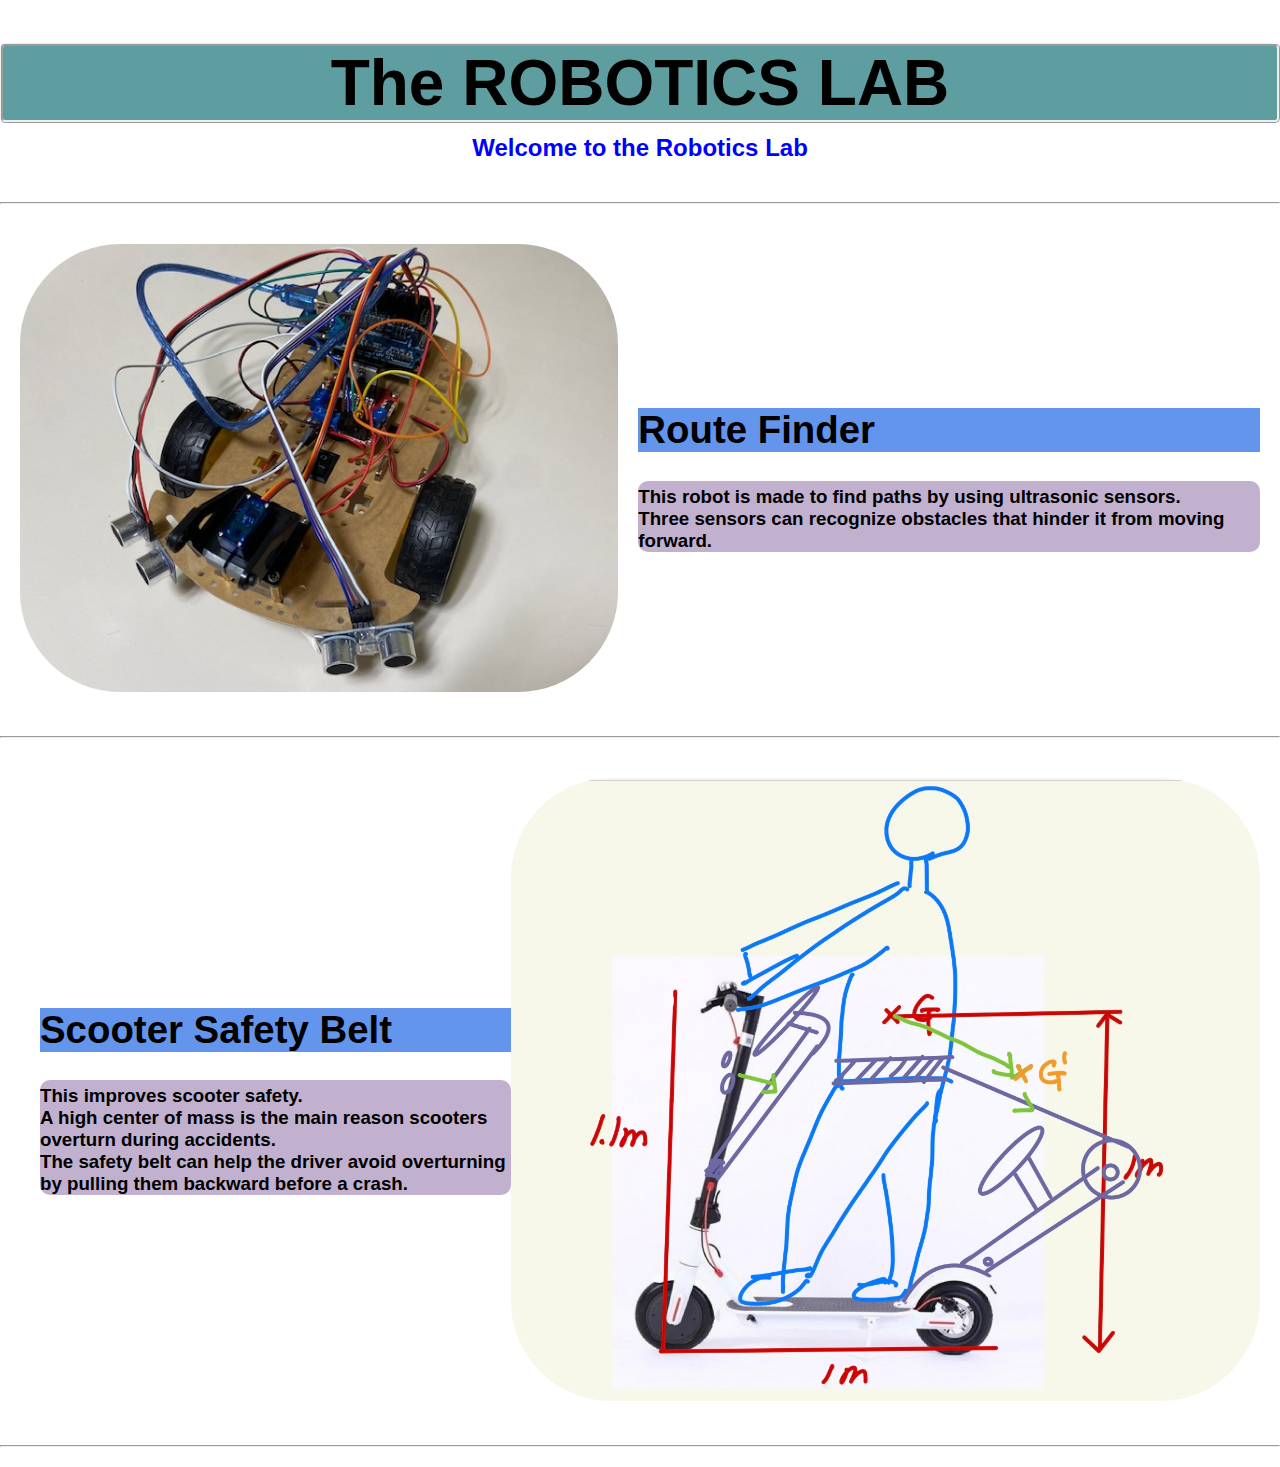
==== index.html @ c13ef463 "kim" ====
<!DOCTYPE html>
<html lang="en">
<head>
    <meta charset="UTF-8">
    <meta name="viewport" content="width=device-width, initial-scale=1.0">
    <title>Document</title>
    <style>
        body {
            font-family: Arial, sans-serif;
            margin: 0;
            padding: 0;
        }
        .heading {
            display: flex;
            flex-direction: column;
            text-align: center;
        }
        .heading .robotics {
            font-size: 5vw;  /* 화면 크기에 맞춰 자동 조정 */
            border-style: ridge;
            margin-bottom: 10px;
            background-color: cadetblue;
            border-radius:5px;
        }
        .heading .welcome {
            font-family: 'Trebuchet MS', 'Lucida Grande', sans-serif;
            margin-top: 1px;
            color: blue;
        }
        .routefinder, .scooter {
            display: flex;
            align-items: center;
            padding: 20px;
        }
        .routefinder .dis1, .scooter .dis2 {
            display: flex;
            flex-direction: column;
            padding-left: 20px;
        }
        .routefinder .title1, .scooter .title2 {
            font-size: 3vw;  /* 반응형으로 글씨 크기 조정 */
            margin-bottom: 10px;
            background-color: cornflowerblue;
        }
        .discription1, .discription2 {
            padding-top: 5px;
            background-color:rgb(193, 177, 207);
            border-radius:10px;
        }
        .scooter {
            display:flex;
            flex-direction:row-reverse;
        }
        img {
            max-width: 100%;
            height: auto;
            border-radius: 100px;
            transition: transform 0.3s ease;
        }
        img:hover{
            transform:scale(1.2);
        }
        hr {
            margin: 20px 0;
        }

        /* 반응형 디자인 */
        @media (max-width: 768px) {
            .routefinder, .scooter {
                flex-direction: column;
                text-align: center;
            }
            .routefinder .dis1, .scooter .dis2 {
                padding-left: 0;
                margin-top: 15px;
            }
            .scooter .title2 {
                margin-right: 0;
            }
            .routefinder img, .scooter img {
                width: 90%;
                max-width: 400px;
            }
            .heading .robotics {
                font-size: 8vw;  /* 모바일에서 글씨 크기 커지게 */
            }
        }
    </style>
</head>
<body>
    <div class="heading">
        <h1 class="robotics">The ROBOTICS LAB</h1>
        <h2 class="welcome">Welcome to the Robotics Lab</h2>
    </div>
    <hr/>
    
    <div class="routefinder">
        <a href="route_finder.html">
            <img src="IMG_9149.JPG" class="picture1" alt="Route Finder Robot">
        </a>
        <div class="dis1">
            <h3 class="title1">Route Finder</h3>
            <h3 class="discription1">This robot is made to find paths by using ultrasonic sensors.<br/>
            Three sensors can recognize obstacles that hinder it from moving forward.</h3>
        </div>
    </div>
    <hr/>
    
    <div class="scooter">
        <a href="scooter.html">
            <img src="IMG_0267.jpg" class="picture2" alt="Scooter Safety Belt">
        </a>
        <div class="dis2">
            <h3 class="title2">Scooter Safety Belt</h3>
            <h3 class="discription2">This improves scooter safety.<br/>
            A high center of mass is the main reason scooters overturn during accidents.<br/>
            The safety belt can help the driver avoid overturning by pulling them backward before a crash.</h3>
        </div>
    </div>
    <hr/>
</body>
</html>
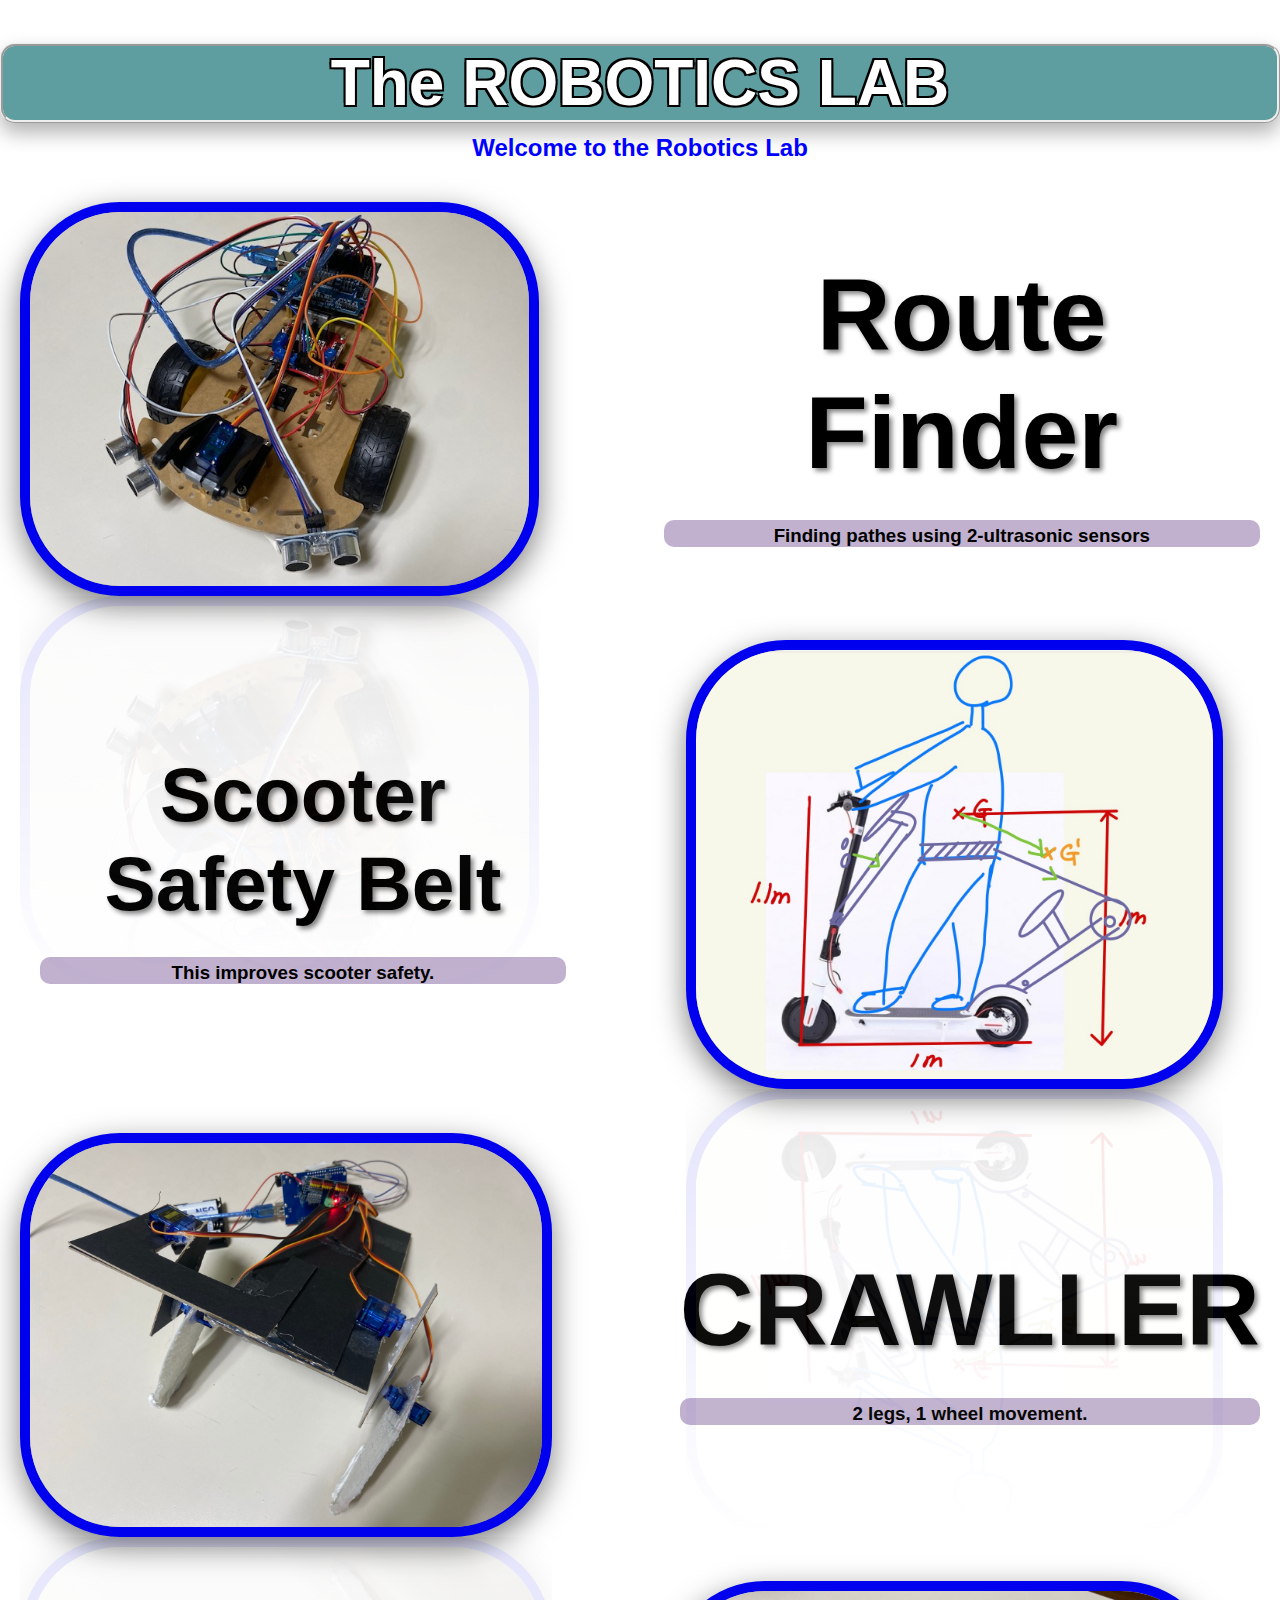
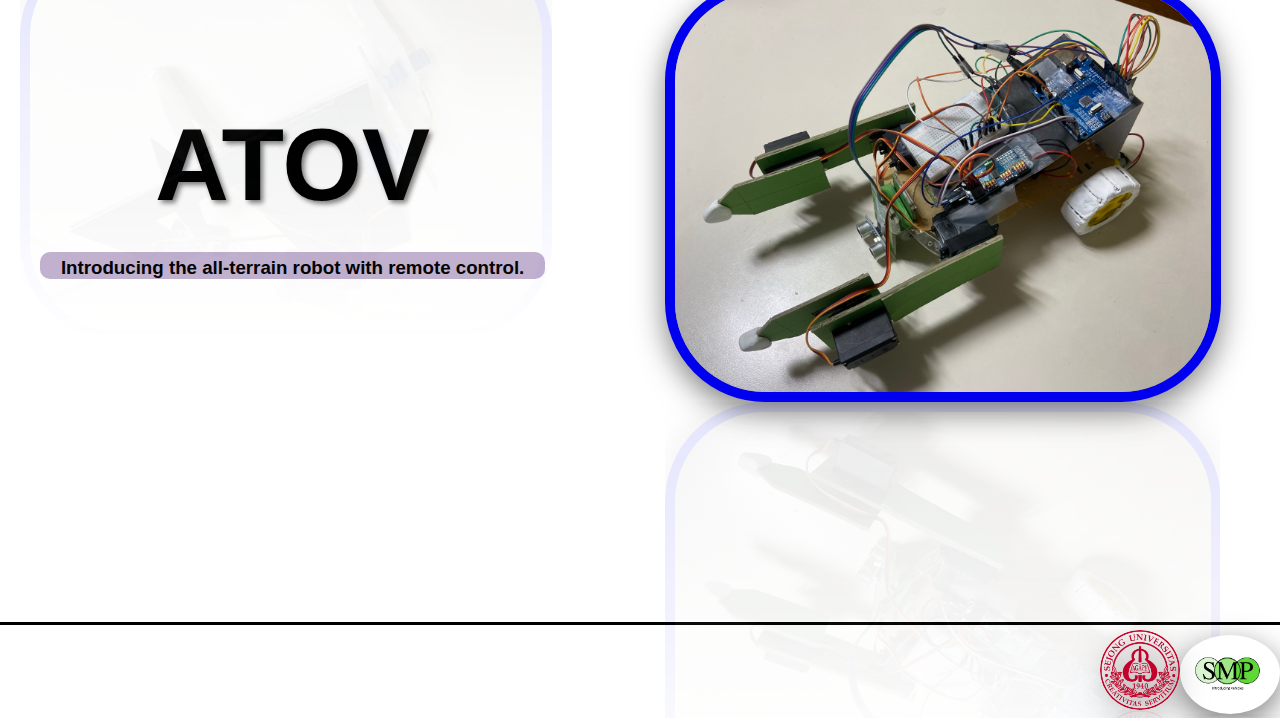
==== commit 94ac4824: "kim" ====
--- a/index.html
+++ b/index.html
@@ -17,82 +17,172 @@
         }
         .heading .robotics {
             font-size: 5vw;  /* 화면 크기에 맞춰 자동 조정 */
+            color:white;
+            text-shadow:
+            -2px -2px 0 black,
+            2px -2px 0 black,
+            -2px 2px 0 black,
+            2px 2px 0 black;
             border-style: ridge;
             margin-bottom: 10px;
             background-color: cadetblue;
-            border-radius:5px;
+            border-radius:15px;
+            box-shadow: 0px 10px 20px rgba(0, 0, 0, 0.3);
         }
         .heading .welcome {
             font-family: 'Trebuchet MS', 'Lucida Grande', sans-serif;
             margin-top: 1px;
             color: blue;
         }
-        .routefinder, .scooter {
+        .routefinder, .scooter, .crawller, .atov {
             display: flex;
             align-items: center;
             padding: 20px;
         }
-        .routefinder .dis1, .scooter .dis2 {
+        .routefinder .dis1, .scooter .dis2 , .crawller .dis3, .atov .dis4{
             display: flex;
             flex-direction: column;
             padding-left: 20px;
         }
-        .routefinder .title1, .scooter .title2 {
-            font-size: 3vw;  /* 반응형으로 글씨 크기 조정 */
+        .routefinder .title1, .scooter .title2, .crawller .title3, .atov .title4{
+            font-size: 8vw;  /* 반응형으로 글씨 크기 조정 */
             margin-bottom: 10px;
-            background-color: cornflowerblue;
-        }
-        .discription1, .discription2 {
+            margin-top: 20px;
+            text-align:center;
+            font-family: -apple-system, BlinkMacSystemFont, "Segoe UI", Roboto, 
+                 "Helvetica Neue", Arial, sans-serif;
+            text-shadow: 3px 3px 5px gray;
+            
+        }
+        .discription1, .discription2, .discription3, .discription4{
             padding-top: 5px;
             background-color:rgb(193, 177, 207);
             border-radius:10px;
-        }
-        .scooter {
+            text-align:center;
+            
+        }
+   
+        img {
+            max-width: 80%;
+            height: auto;
+            border-radius: 100px;
+            transition: transform 0.3s ease;
+            border-style:solid;
+            border-width:10px;
+            filter:drop-shadow(0 10px 15px rgba(0,0,0,0.5));
+            -webkit-box-reflect: below 0px linear-gradient(to top, rgba(255, 255, 255, 0.105), transparent);
+        }
+        .scooter .title2{
+            font-size:6vw;
+        }
+
+        /*2,4번째 조정*/
+        .scooter , .atov { /*scooter,atov는 거꾸로*/
             display:flex;
             flex-direction:row-reverse;
         }
-        img {
-            max-width: 100%;
-            height: auto;
+        .dis2, .dis4{
+            margin-right:120px;
+            width:100%;
+        }
+        .scooter img, .atov img{
+            max-width:90%;
+        }
+
+        /*하부*/
+        .channel .picture_fin{
+            max-width: 50%;
+            height:auto;
             border-radius: 100px;
             transition: transform 0.3s ease;
-        }
+            border-style:solid;
+            border-width:10px;
+        }
+
         img:hover{
             transform:scale(1.2);
         }
-        hr {
-            margin: 20px 0;
+
+        /*하부이미지*/
+
+        .bottom_line{
+            border-top:3px solid black;
+            margin-top:200px;
+            display:flex;
+            flex-direction:row-reverse;
+        }
+
+        .picture_smp{
+            max-width: 100px;
+            height: auto;
+            border-radius: 100%;
+            transition: transform 0.3s ease;
+            border-style:none;
+            padding-top:5px;
+            margin-top:5px;
+        }
+        .picture_sju{
+            max-width: 80px;
+            height: auto;
+            border-radius: 100%;
+            transition: transform 0.3s ease;
+            border-style:none;
+            margin-top:5px;
+        }
+
+        .picture_smp :hover, .picture_sju :hover {
+            transform: scale(1.2);
         }
 
         /* 반응형 디자인 */
         @media (max-width: 768px) {
-            .routefinder, .scooter {
+            .routefinder, .scooter, .crawller, .atov{
                 flex-direction: column;
                 text-align: center;
             }
-            .routefinder .dis1, .scooter .dis2 {
+            .routefinder .dis1, .scooter .dis2, .crawller .dis3, .atov .dis4 {
                 padding-left: 0;
                 margin-top: 15px;
             }
-            .scooter .title2 {
+            .scooter .title2, .atov .title4{
                 margin-right: 0;
             }
-            .routefinder img, .scooter img {
+            .routefinder img, .scooter img, .crawller img, .atov img{
                 width: 90%;
                 max-width: 400px;
             }
             .heading .robotics {
                 font-size: 8vw;  /* 모바일에서 글씨 크기 커지게 */
             }
-        }
+            .scooter img, .atov img {
+        margin: 10px auto; /* 모바일에서는 중앙 정렬 */
+    }
+    
+    .dis2, .dis4 {
+        margin: 10px 0; /* 모바일에서 간격 추가 */
+    }
+        }
+       /*smp, sju 그림 반응형 디자인*/
+       @media (max-width: 768px) { /* 태블릿 및 모바일 */
+        .picture_smp, .picture_sju {
+        max-width: 80px; /* 작은 화면에서는 크기를 줄임 */
+         }
+        }
+
+       @media (max-width: 480px) { /* 모바일 화면 */
+        .picture_smp, .picture_sju {
+        max-width: 60px; /* 더 작은 화면에서는 더욱 줄임 */
+         }
+        }
+
     </style>
 </head>
 <body>
     <div class="heading">
-        <h1 class="robotics">The ROBOTICS LAB</h1>
+        <h1 class="robotics"> The ROBOTICS LAB</h1>
         <h2 class="welcome">Welcome to the Robotics Lab</h2>
     </div>
-    <hr/>
+    
     
     <div class="routefinder">
         <a href="route_finder.html">
@@ -100,11 +190,10 @@
         </a>
         <div class="dis1">
             <h3 class="title1">Route Finder</h3>
-            <h3 class="discription1">This robot is made to find paths by using ultrasonic sensors.<br/>
-            Three sensors can recognize obstacles that hinder it from moving forward.</h3>
-        </div>
-    </div>
-    <hr/>
+            <h3 class="discription1">Finding pathes using 2-ultrasonic sensors</h3>
+        </div>
+    </div>
+    
     
     <div class="scooter">
         <a href="scooter.html">
@@ -112,11 +201,37 @@
         </a>
         <div class="dis2">
             <h3 class="title2">Scooter Safety Belt</h3>
-            <h3 class="discription2">This improves scooter safety.<br/>
-            A high center of mass is the main reason scooters overturn during accidents.<br/>
-            The safety belt can help the driver avoid overturning by pulling them backward before a crash.</h3>
-        </div>
-    </div>
-    <hr/>
+            <h3 class="discription2">This improves scooter safety.</h3>
+        </div>
+    </div>
+    
+    <div class="crawller">
+        <a href="crawller.html">
+            <img src="IMG_0001.jpg" class="picture3" alt="crawller" align:center;>
+        </a>
+        <div class="dis3">
+            <h3 class="title3">CRAWLLER</h3>
+            <h3 class="discription3">2 legs, 1 wheel movement.</h3>
+        </div>
+    </div>
+    <div class="atov">
+        <a href="ATOV.html">
+            <img src="IMG_0004.jpg" class="picture4" alt="atov" align="center";>
+        </a>
+        <div class="dis4">
+            <h3 class="title4">ATOV</h3>
+            <h3 class="discription4">Introducing the all-terrain robot with remote control.</h3>
+        </div>
+    </div>
+
+    
+    <div class ="bottom_line">
+        <a href="https://www.youtube.com/@smpictures1234">
+            <img src ="IMG_0002.png" class="picture_smp" alt="SMP">
+        </a>
+        <a href="https://en.sejong.ac.kr/eng/index.do">
+            <img src ="sju-log.png" class="picture_sju" alt="SJU">
+        </a>
+    </div>
 </body>
 </html>
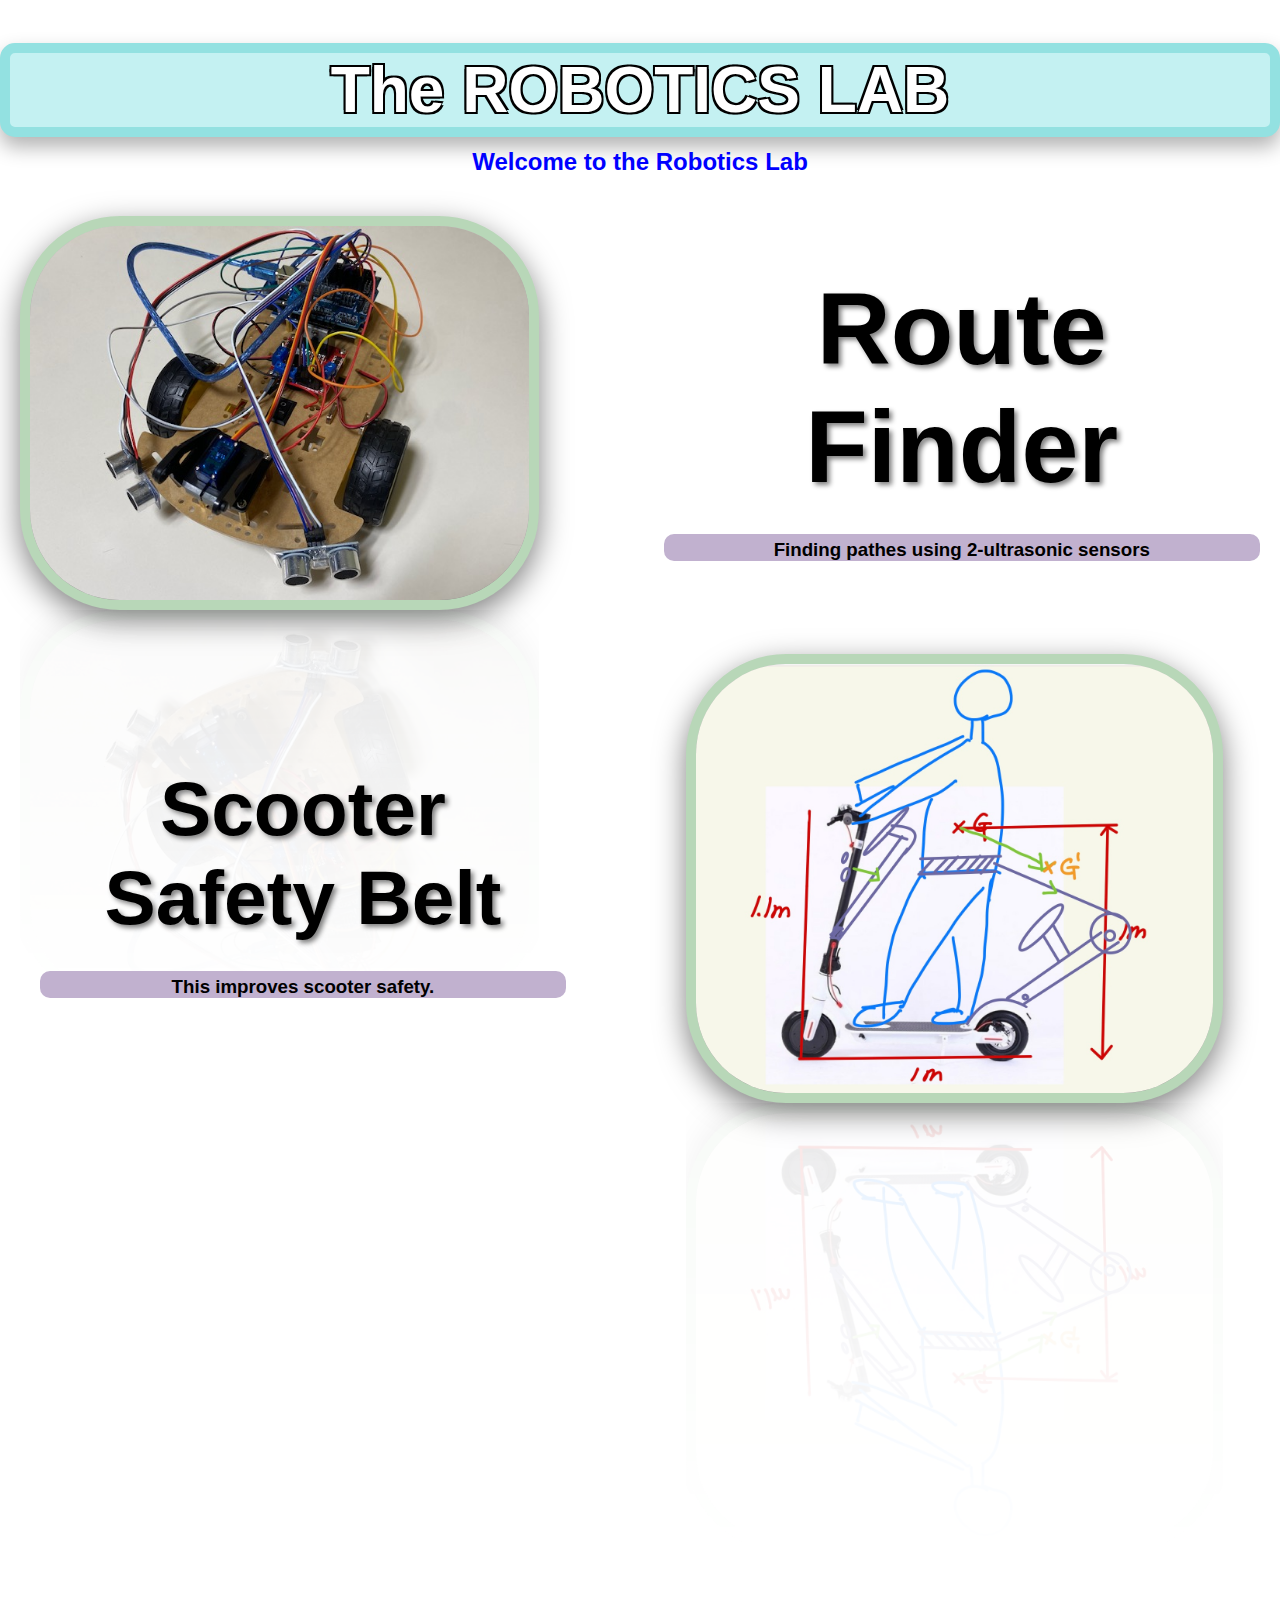
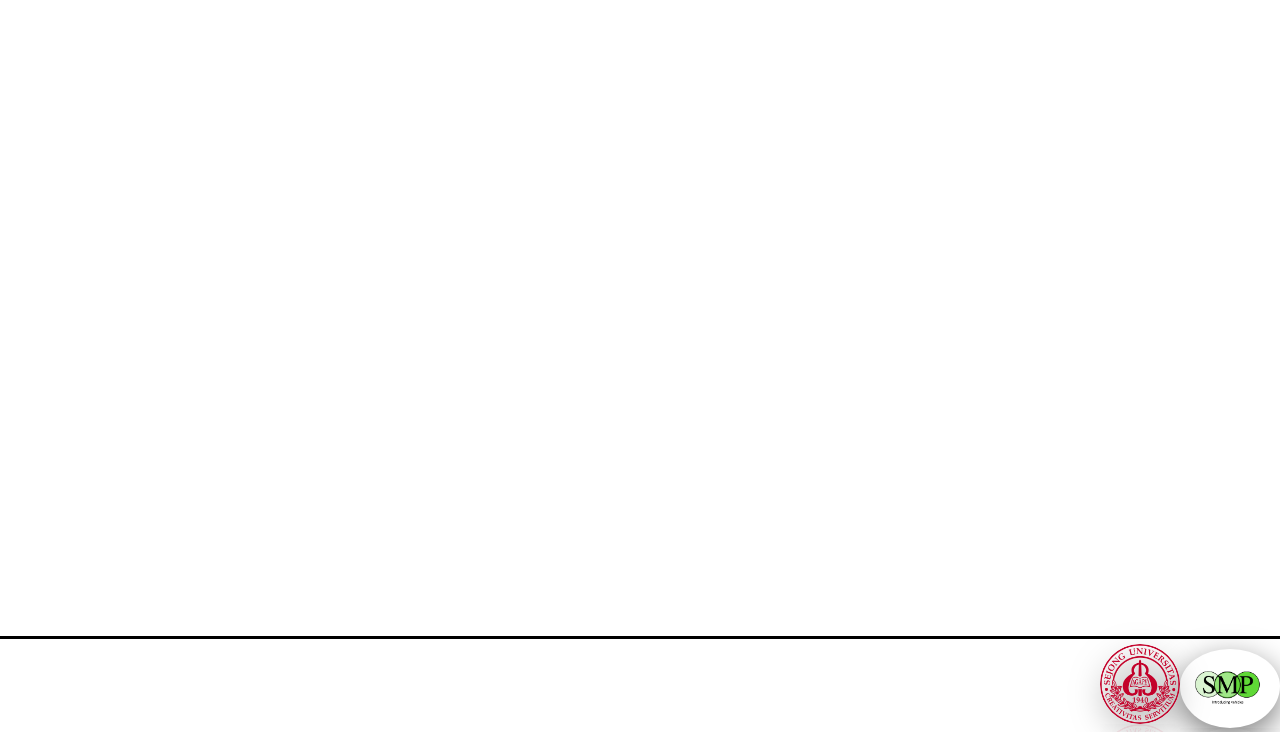
==== commit 9a2cdd9f: "kim" ====
--- a/index.html
+++ b/index.html
@@ -23,10 +23,12 @@
             2px -2px 0 black,
             -2px 2px 0 black,
             2px 2px 0 black;
-            border-style: ridge;
+            border-style: solid;
             margin-bottom: 10px;
-            background-color: cadetblue;
+            background-color: rgb(196, 241, 242);
             border-radius:15px;
+            border-width:10px;
+            border-color:rgb(147, 225, 225);
             box-shadow: 0px 10px 20px rgba(0, 0, 0, 0.3);
         }
         .heading .welcome {
@@ -38,6 +40,14 @@
             display: flex;
             align-items: center;
             padding: 20px;
+            opacity:0;/*기본 설정은 안보이게*/
+            transform: translateY(50px);
+            transition: opacity 1s ease-out, transform 1s ease-out; /*스크롤효과*/
+        }
+        /*스크롤 효과  javascript에서 스크롤이 감지되면 이것을 불러온다다*/
+        .fade-in {
+            opacity: 1 !important;  
+            transform: translateY(0) !important;
         }
         .routefinder .dis1, .scooter .dis2 , .crawller .dis3, .atov .dis4{
             display: flex;
@@ -69,6 +79,7 @@
             transition: transform 0.3s ease;
             border-style:solid;
             border-width:10px;
+            border-color:rgb(184, 215, 184);
             filter:drop-shadow(0 10px 15px rgba(0,0,0,0.5));
             -webkit-box-reflect: below 0px linear-gradient(to top, rgba(255, 255, 255, 0.105), transparent);
         }
@@ -139,6 +150,9 @@
             .routefinder, .scooter, .crawller, .atov{
                 flex-direction: column;
                 text-align: center;
+                /*스크롤효과*/
+                opacity: 0;
+                transform:translateY(50px);
             }
             .routefinder .dis1, .scooter .dis2, .crawller .dis3, .atov .dis4 {
                 padding-left: 0;
@@ -155,18 +169,20 @@
                 font-size: 8vw;  /* 모바일에서 글씨 크기 커지게 */
             }
             .scooter img, .atov img {
-        margin: 10px auto; /* 모바일에서는 중앙 정렬 */
-    }
-    
-    .dis2, .dis4 {
-        margin: 10px 0; /* 모바일에서 간격 추가 */
-    }
-        }
+               margin: 10px auto; /* 모바일에서는 중앙 정렬 */
+            }
+    
+            .dis2, .dis4 {
+                margin: 10px 0; /* 모바일에서 간격 추가 */
+            }
+        
        /*smp, sju 그림 반응형 디자인*/
-       @media (max-width: 768px) { /* 태블릿 및 모바일 */
+       
+       /* 태블릿 및 모바일 */
         .picture_smp, .picture_sju {
         max-width: 80px; /* 작은 화면에서는 크기를 줄임 */
          }
+
         }
 
        @media (max-width: 480px) { /* 모바일 화면 */
@@ -215,7 +231,7 @@
         </div>
     </div>
     <div class="atov">
-        <a href="ATOV.html">
+        <a href="atov.html">
             <img src="IMG_0004.jpg" class="picture4" alt="atov" align="center";>
         </a>
         <div class="dis4">
@@ -233,5 +249,22 @@
             <img src ="sju-log.png" class="picture_sju" alt="SJU">
         </a>
     </div>
+
+    <script>
+        document.addEventListener("DOMContentLoaded", function () {
+            const fadeElements = document.querySelectorAll(".routefinder, .scooter, .crawller, .atov");
+
+            const observer = new IntersectionObserver((entries) => {
+                entries.forEach(entry => {
+                    if (entry.isIntersecting) {
+                        entry.target.classList.add("fade-in");
+                        observer.unobserve(entry.target); // 한 번만 실행되도록 설정
+                    }
+                });
+            }, { threshold: 0.15, rootMargin: "0px 0px -50px 0px" }); // ✅ 모바일에서도 감지되도록 설정
+
+            fadeElements.forEach(el => observer.observe(el));
+        });
+    </script>
 </body>
 </html>
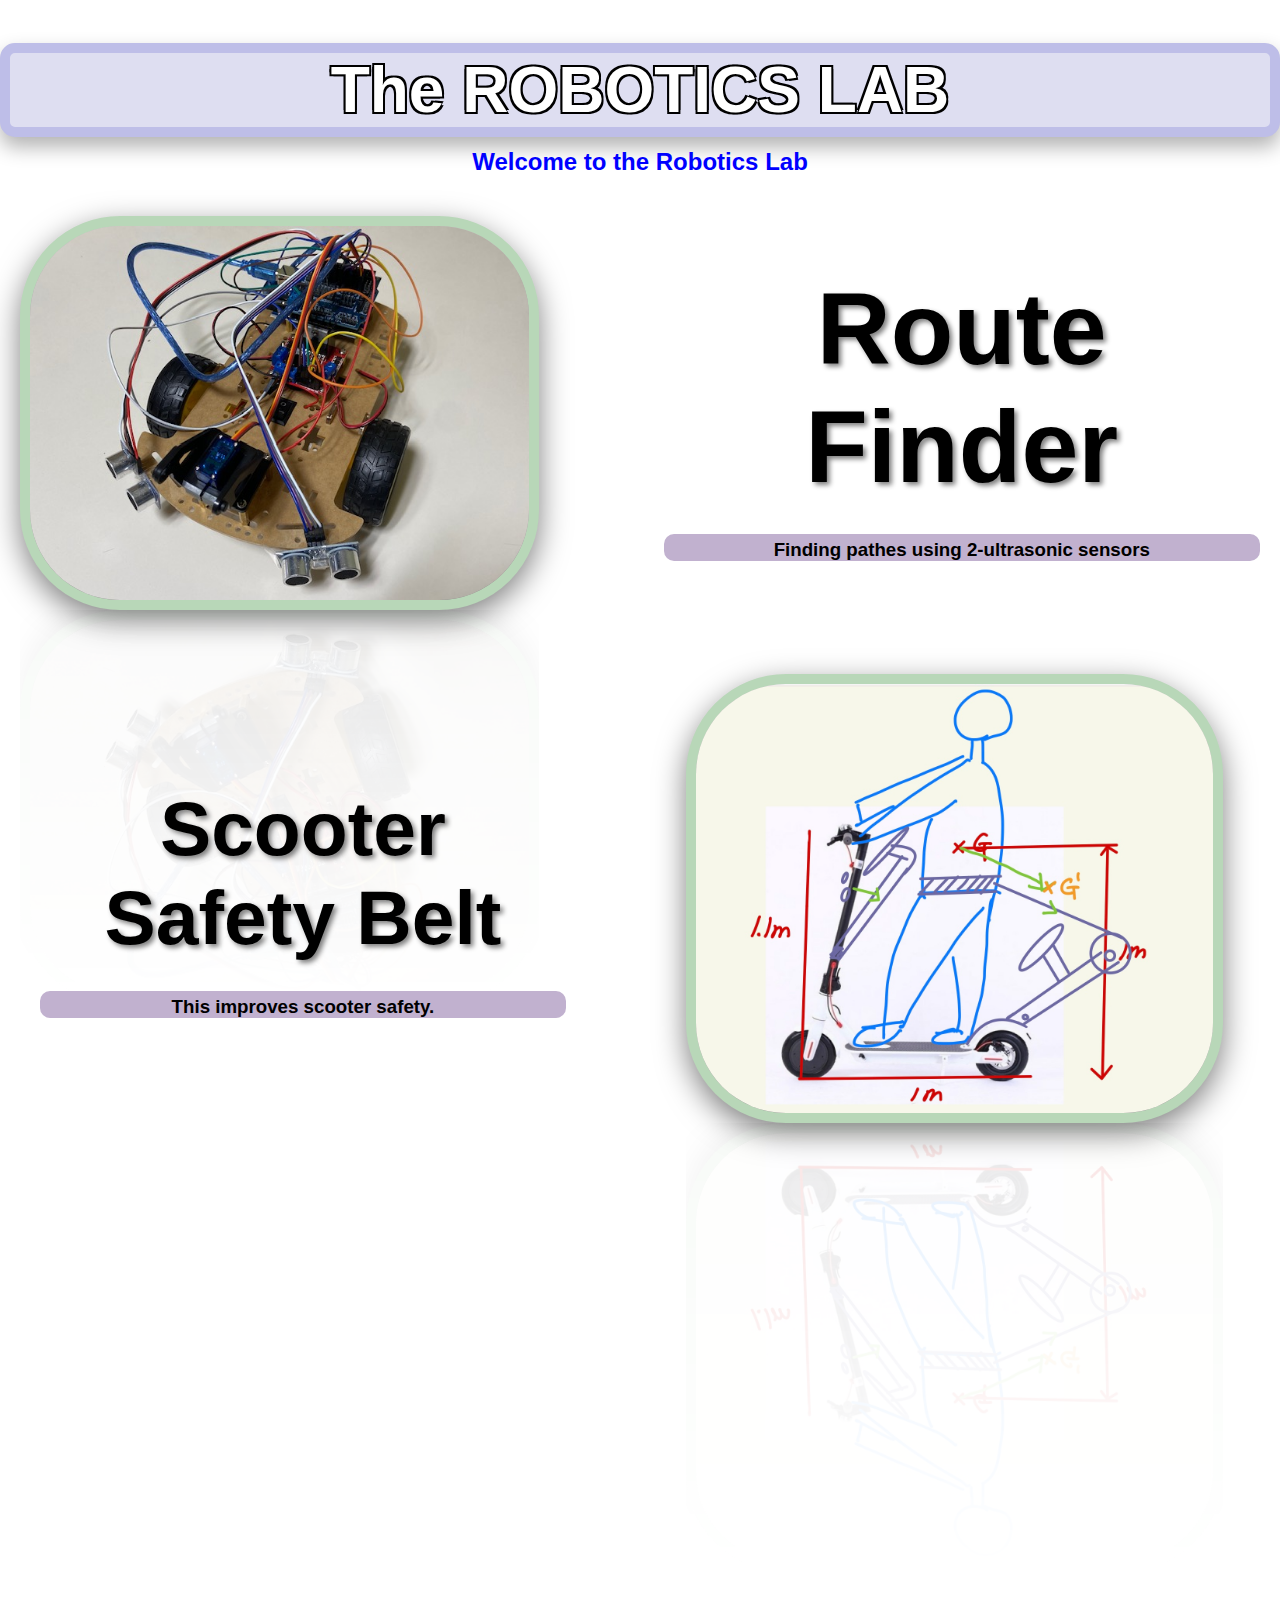
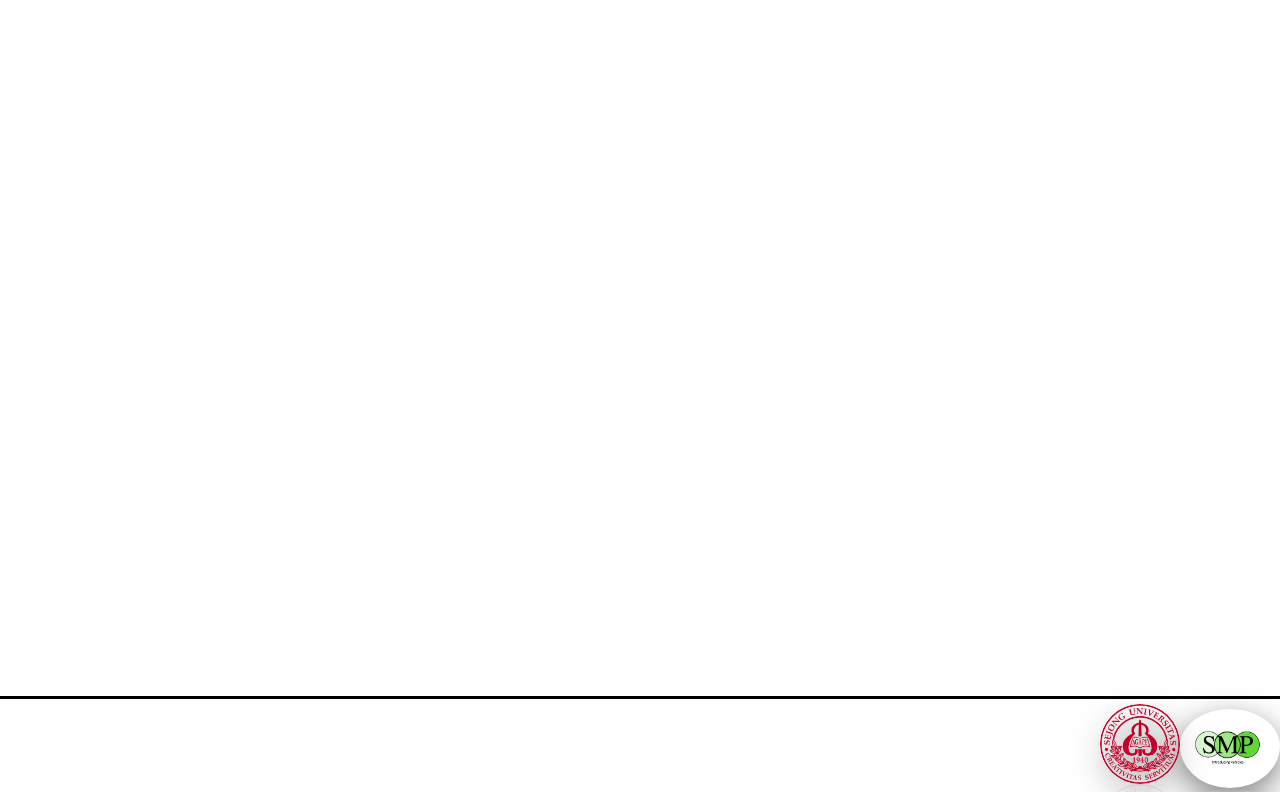
==== commit 200742f6: "kim" ====
--- a/index.html
+++ b/index.html
@@ -25,10 +25,10 @@
             2px 2px 0 black;
             border-style: solid;
             margin-bottom: 10px;
-            background-color: rgb(196, 241, 242);
+            background-color: rgb(222, 222, 241);
             border-radius:15px;
             border-width:10px;
-            border-color:rgb(147, 225, 225);
+            border-color:rgb(190, 190, 232);
             box-shadow: 0px 10px 20px rgba(0, 0, 0, 0.3);
         }
         .heading .welcome {
@@ -43,6 +43,8 @@
             opacity:0;/*기본 설정은 안보이게*/
             transform: translateY(50px);
             transition: opacity 1s ease-out, transform 1s ease-out; /*스크롤효과*/
+            border-radius:15px;
+            margin-bottom:20px;
         }
         /*스크롤 효과  javascript에서 스크롤이 감지되면 이것을 불러온다다*/
         .fade-in {
@@ -185,12 +187,11 @@
 
         }
 
-       @media (max-width: 480px) { /* 모바일 화면 */
+       @media (max-width: 480px) { /* 더 작은 모바일 화면 */
         .picture_smp, .picture_sju {
         max-width: 60px; /* 더 작은 화면에서는 더욱 줄임 */
          }
         }
-
     </style>
 </head>
 <body>
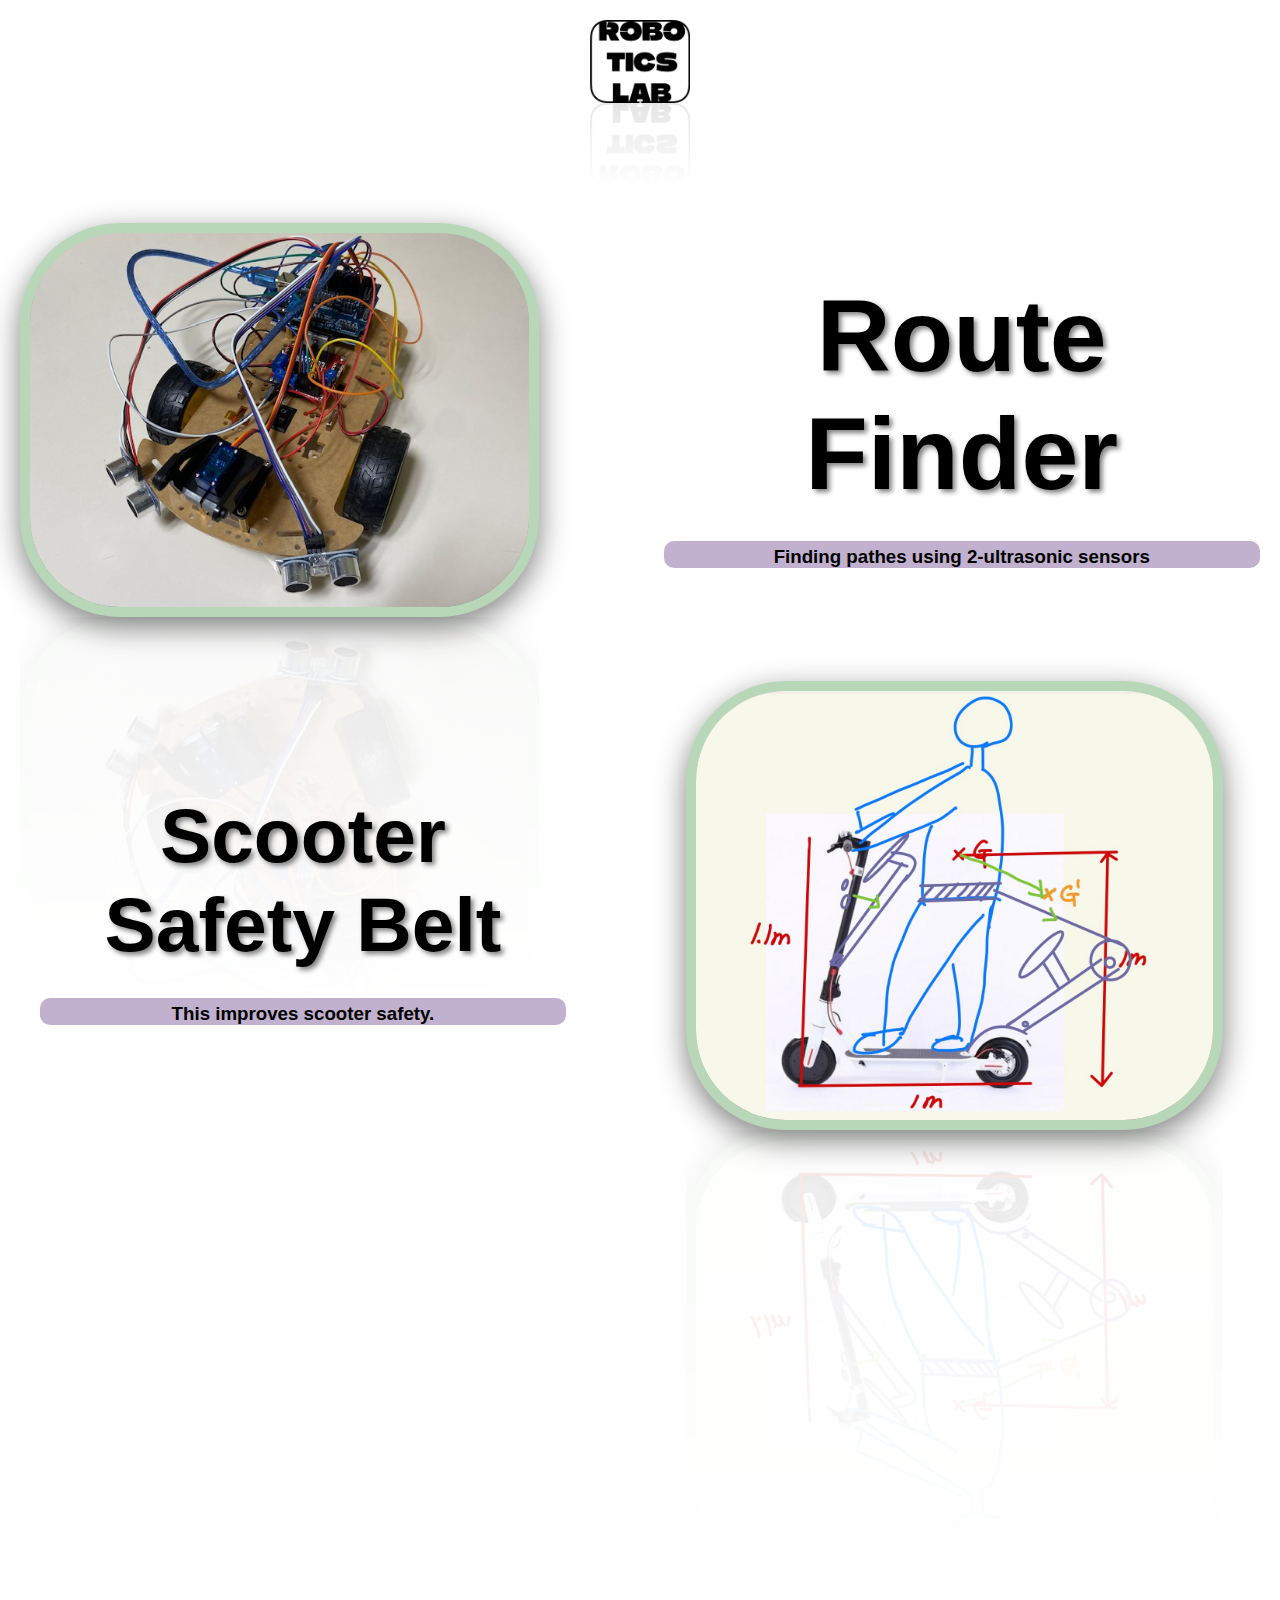
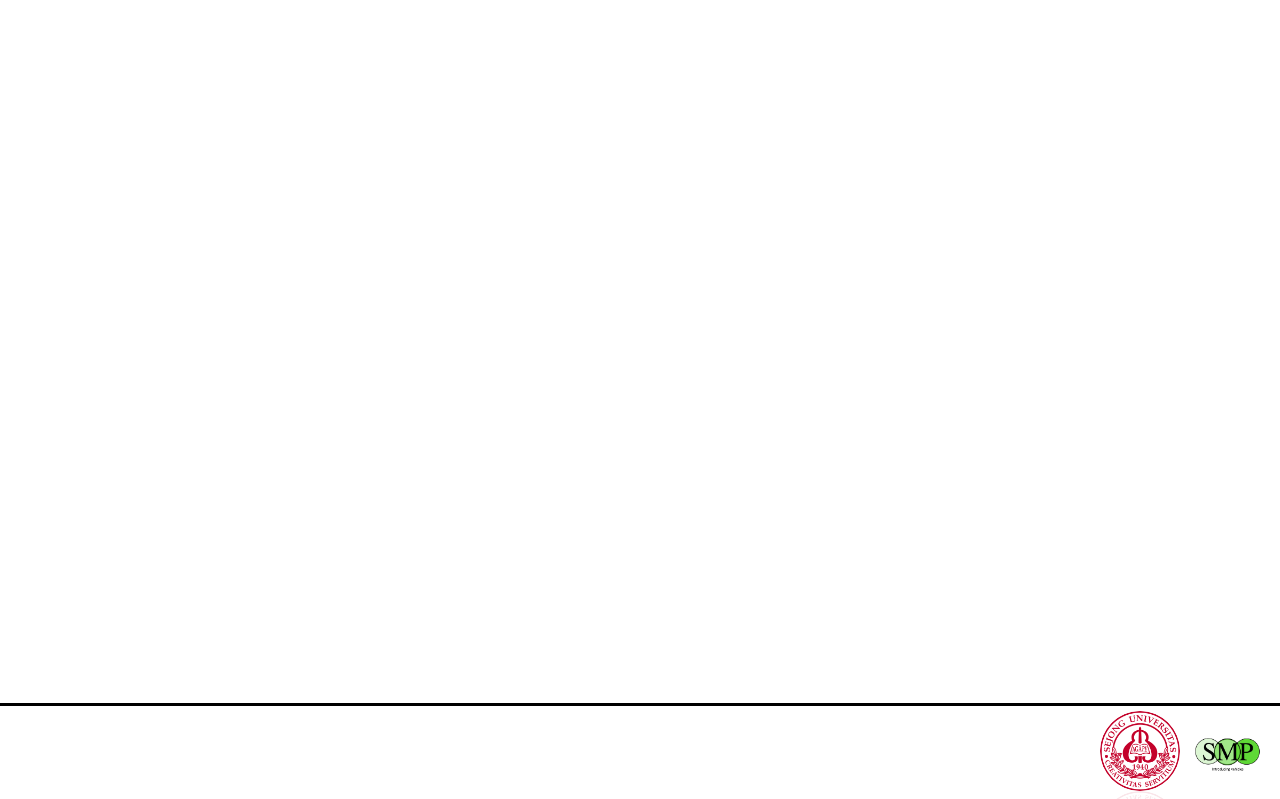
==== commit da3c426d: "kim" ====
--- a/index.html
+++ b/index.html
@@ -10,31 +10,22 @@
             margin: 0;
             padding: 0;
         }
+        .picture0{
+            display:block; 
+            margin:0 auto; 
+            width:100px; 
+            margin-bottom:100px;
+            margin-top:20px;
+            border-style:none;
+            filter:none; /*그림자효과 제거*/
+            -webkit-box-reflect: none !important;  /*확대효과 제거*/
+            border-radius:0;
+        }
         .heading {
             display: flex;
             flex-direction: column;
-            text-align: center;
-        }
-        .heading .robotics {
-            font-size: 5vw;  /* 화면 크기에 맞춰 자동 조정 */
-            color:white;
-            text-shadow:
-            -2px -2px 0 black,
-            2px -2px 0 black,
-            -2px 2px 0 black,
-            2px 2px 0 black;
-            border-style: solid;
-            margin-bottom: 10px;
-            background-color: rgb(222, 222, 241);
-            border-radius:15px;
-            border-width:10px;
-            border-color:rgb(190, 190, 232);
-            box-shadow: 0px 10px 20px rgba(0, 0, 0, 0.3);
-        }
-        .heading .welcome {
-            font-family: 'Trebuchet MS', 'Lucida Grande', sans-serif;
-            margin-top: 1px;
-            color: blue;
+            text-align: left;
+            text-shadow: 3px 3px 5px gray;
         }
         .routefinder, .scooter, .crawller, .atov {
             display: flex;
@@ -85,6 +76,7 @@
             filter:drop-shadow(0 10px 15px rgba(0,0,0,0.5));
             -webkit-box-reflect: below 0px linear-gradient(to top, rgba(255, 255, 255, 0.105), transparent);
         }
+
         .scooter .title2{
             font-size:6vw;
         }
@@ -133,7 +125,13 @@
             border-style:none;
             padding-top:5px;
             margin-top:5px;
-        }
+            filter:none; /*그림자효과 제거*/
+            -webkit-box-reflect: none; /*확대효과 제거*/
+        }
+        /* hover 시 확대되지 않도록 */
+        .picture0, .picture_smp:hover, .picture_sju:hover {
+            transform: none;}
+
         .picture_sju{
             max-width: 80px;
             height: auto;
@@ -141,6 +139,8 @@
             transition: transform 0.3s ease;
             border-style:none;
             margin-top:5px;
+            filter:none; /*그림자효과 제거*/
+            -webkit-box-reflect: none; /*확대효과 제거*/
         }
 
         .picture_smp :hover, .picture_sju :hover {
@@ -149,6 +149,11 @@
 
         /* 반응형 디자인 */
         @media (max-width: 768px) {
+            .picture0 {
+            width: 80px; /* 기본 크기보다 줄이기 */
+            margin-bottom: 50px; /* 아래 여백도 줄이기 */
+              }
+
             .routefinder, .scooter, .crawller, .atov{
                 flex-direction: column;
                 text-align: center;
@@ -188,16 +193,22 @@
         }
 
        @media (max-width: 480px) { /* 더 작은 모바일 화면 */
+        .picture0 {
+        width: 60px; /* 더 작은 화면에서는 더욱 줄이기 */
+        margin-bottom: 30px; /* 여백 줄이기 */
+         }
         .picture_smp, .picture_sju {
         max-width: 60px; /* 더 작은 화면에서는 더욱 줄임 */
          }
+         
         }
     </style>
 </head>
 <body>
     <div class="heading">
-        <h1 class="robotics"> The ROBOTICS LAB</h1>
-        <h2 class="welcome">Welcome to the Robotics Lab</h2>
+        <a href="index.html">
+        <img src="IMG_0003.png" class="picture0" alt="logo">
+        </a>
     </div>
     
     
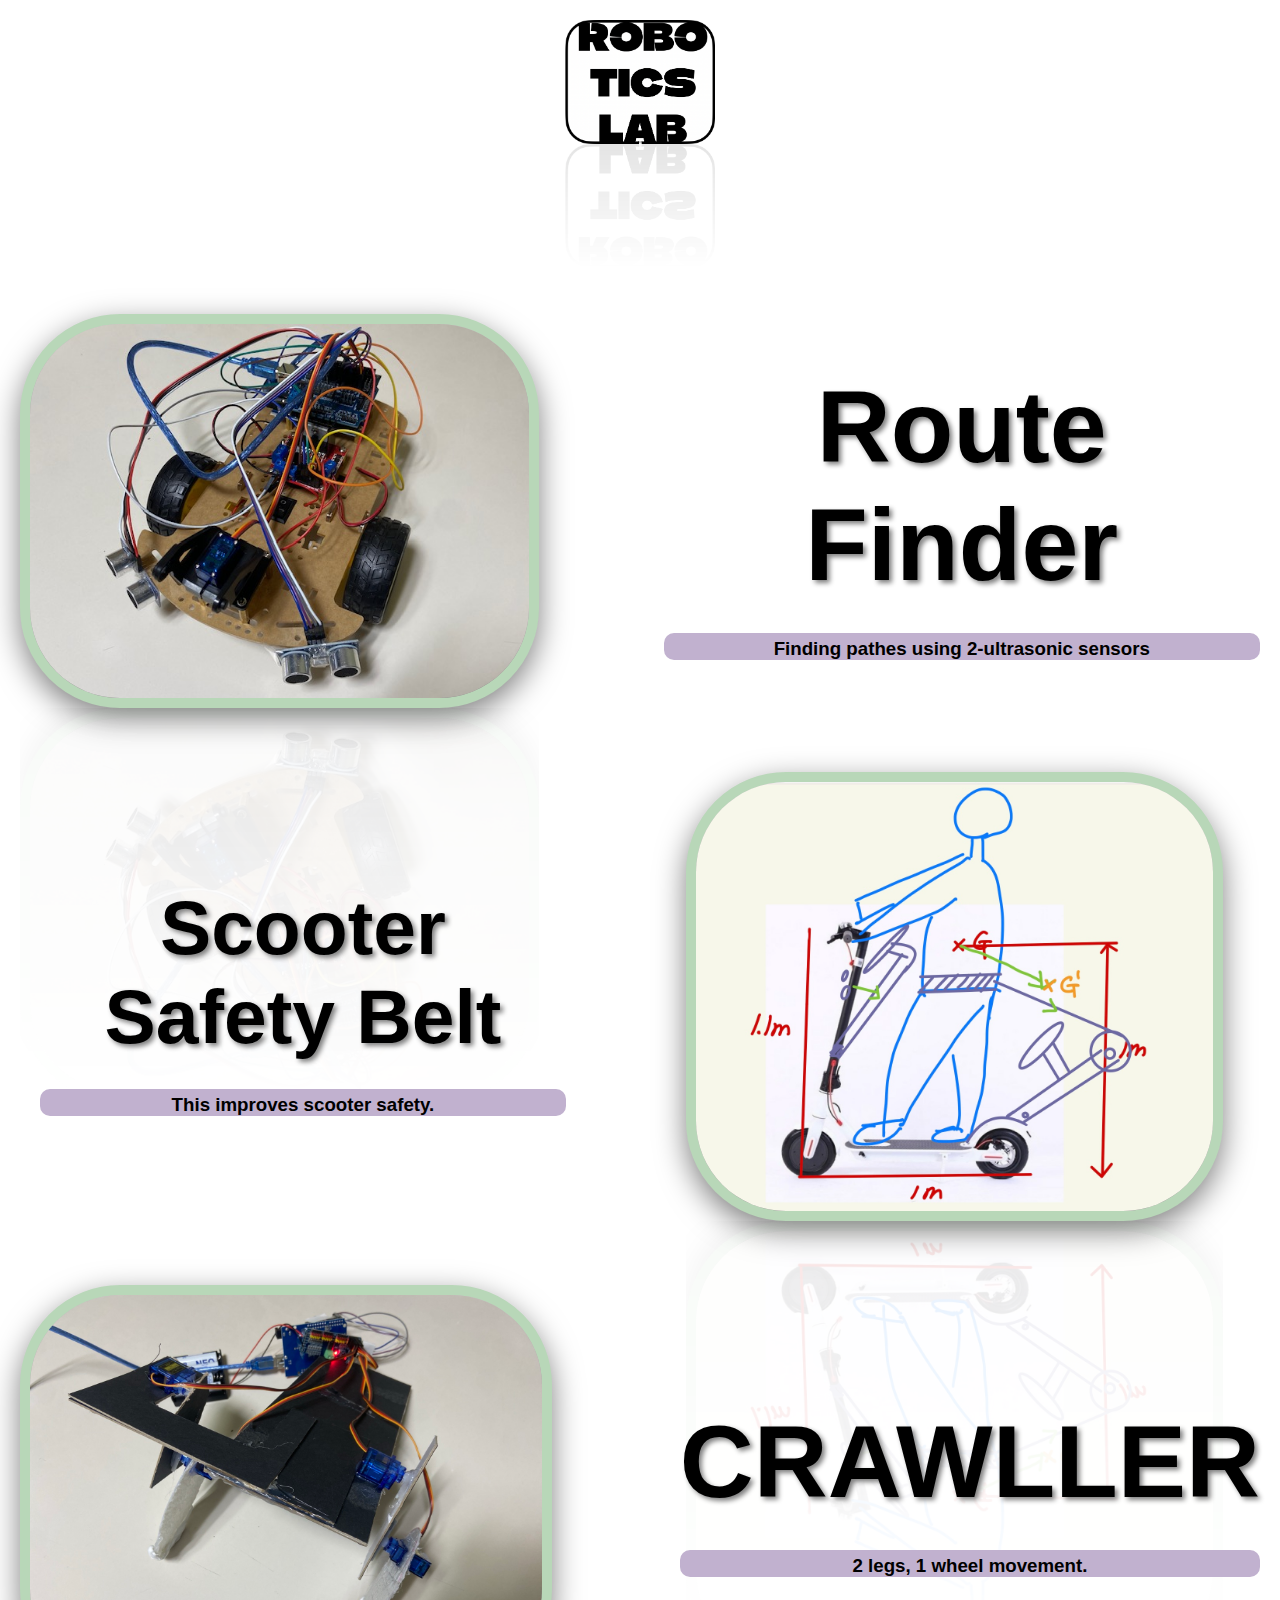
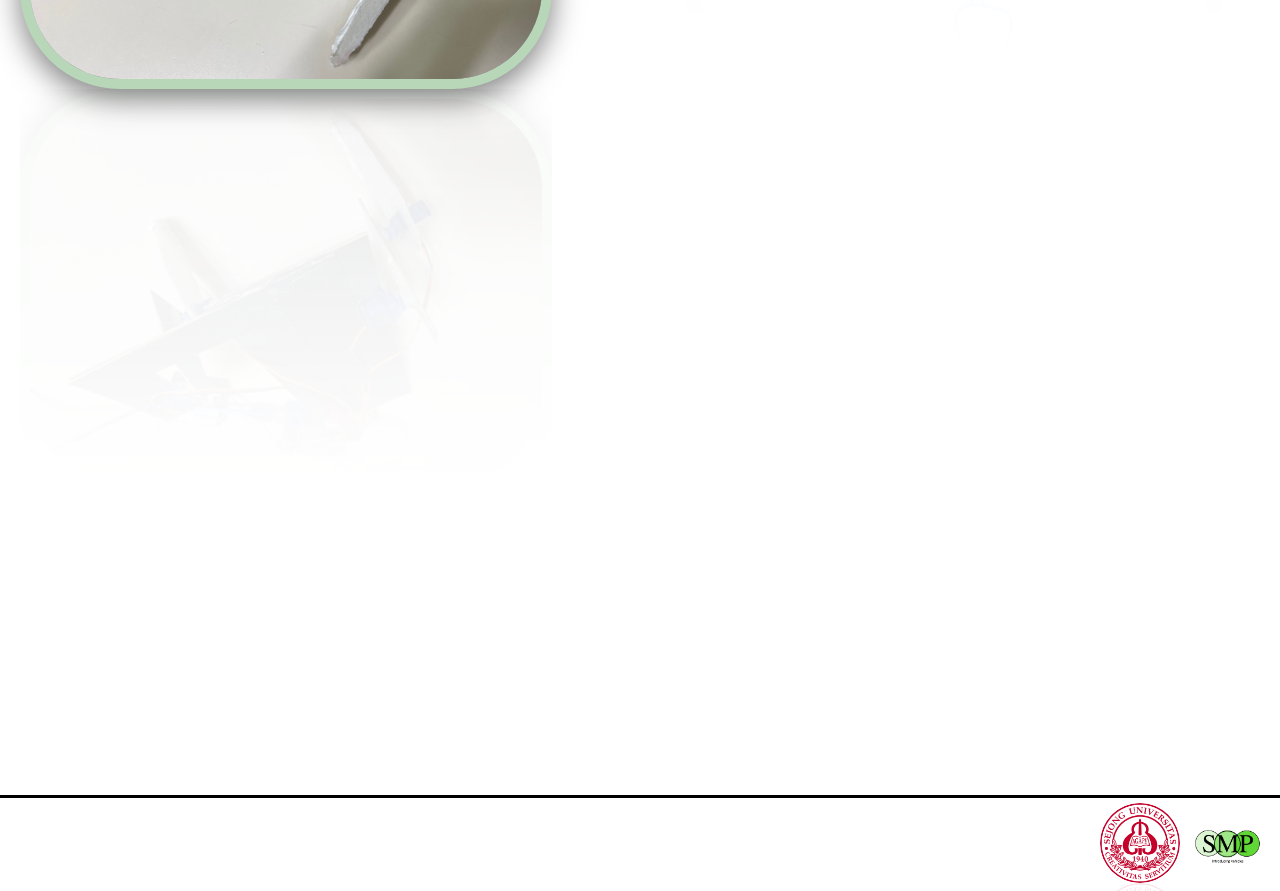
==== commit 829330f0: "kim" ====
--- a/index.html
+++ b/index.html
@@ -13,8 +13,8 @@
         .picture0{
             display:block; 
             margin:0 auto; 
-            width:100px; 
-            margin-bottom:100px;
+            width:150px; 
+            margin-bottom:150px;
             margin-top:20px;
             border-style:none;
             filter:none; /*그림자효과 제거*/
@@ -150,7 +150,7 @@
         /* 반응형 디자인 */
         @media (max-width: 768px) {
             .picture0 {
-            width: 80px; /* 기본 크기보다 줄이기 */
+            width: 100px; /* 기본 크기보다 줄이기 */
             margin-bottom: 50px; /* 아래 여백도 줄이기 */
               }
 
